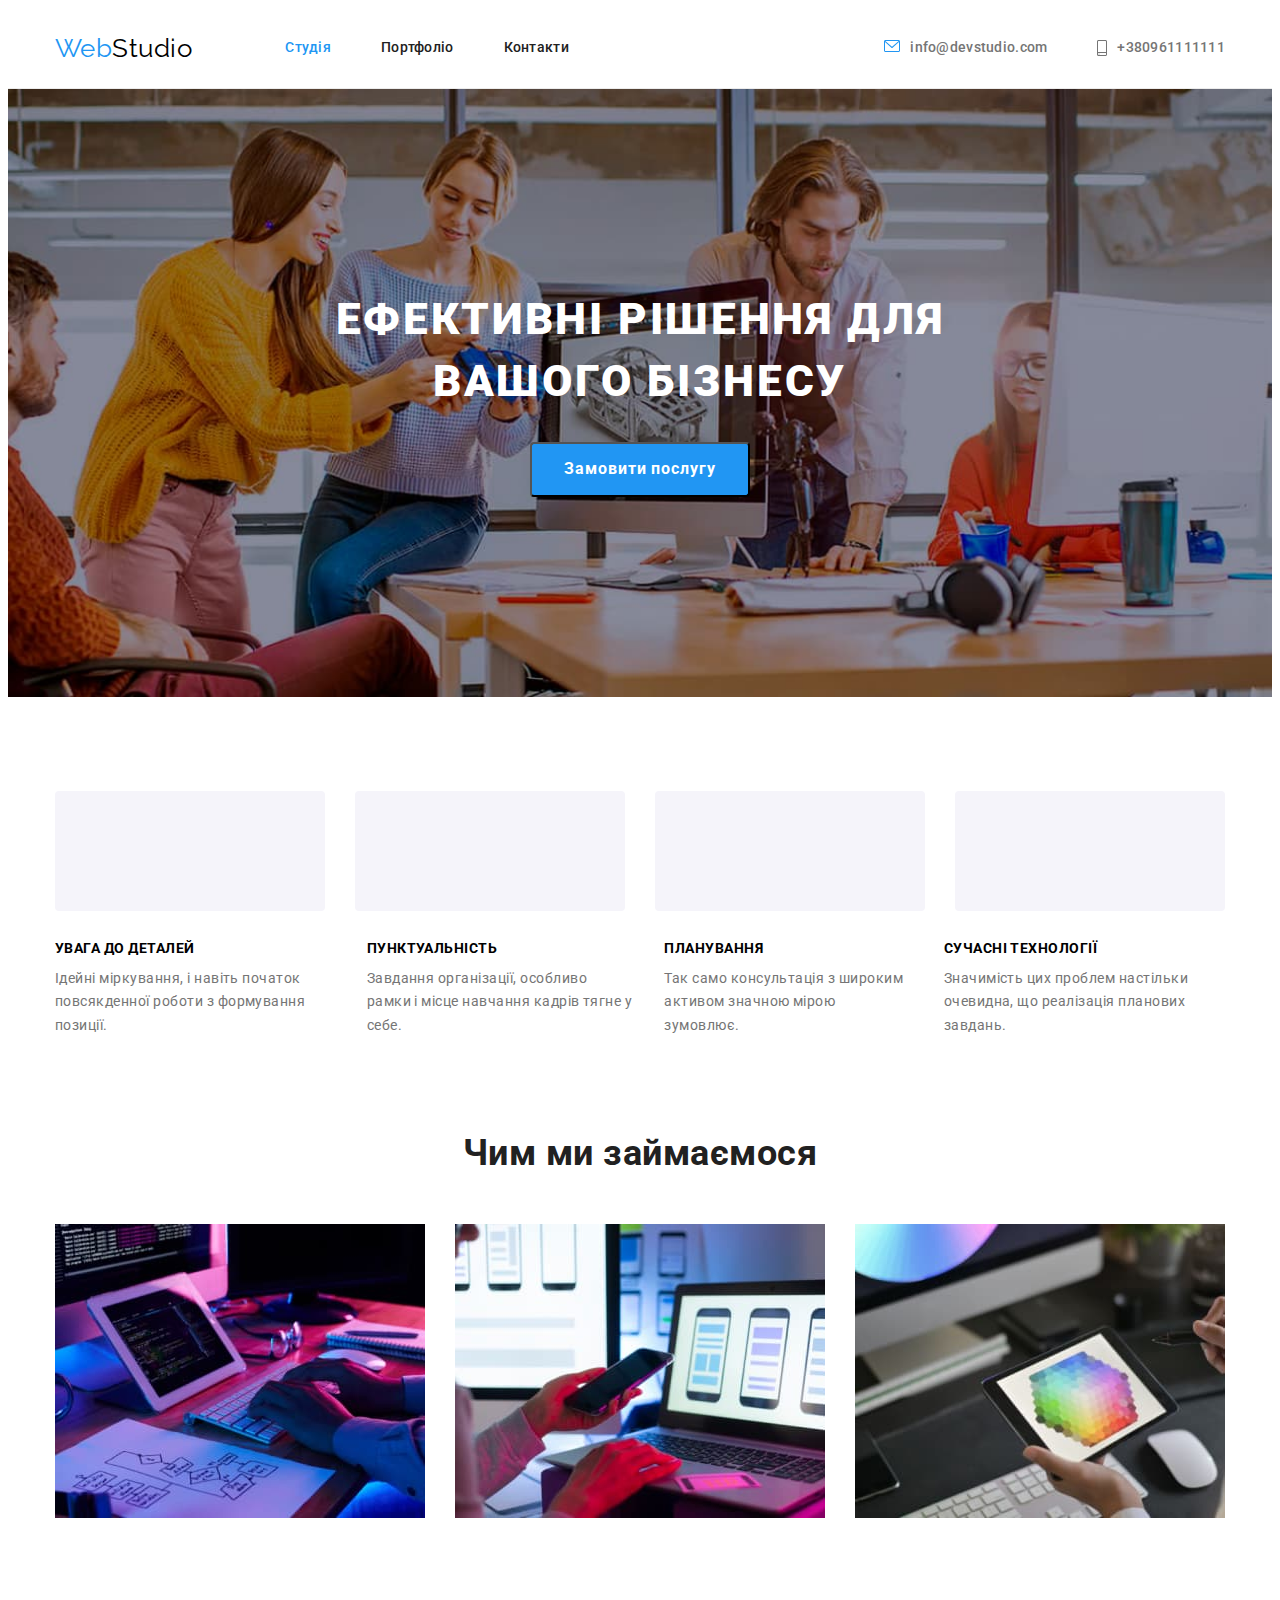
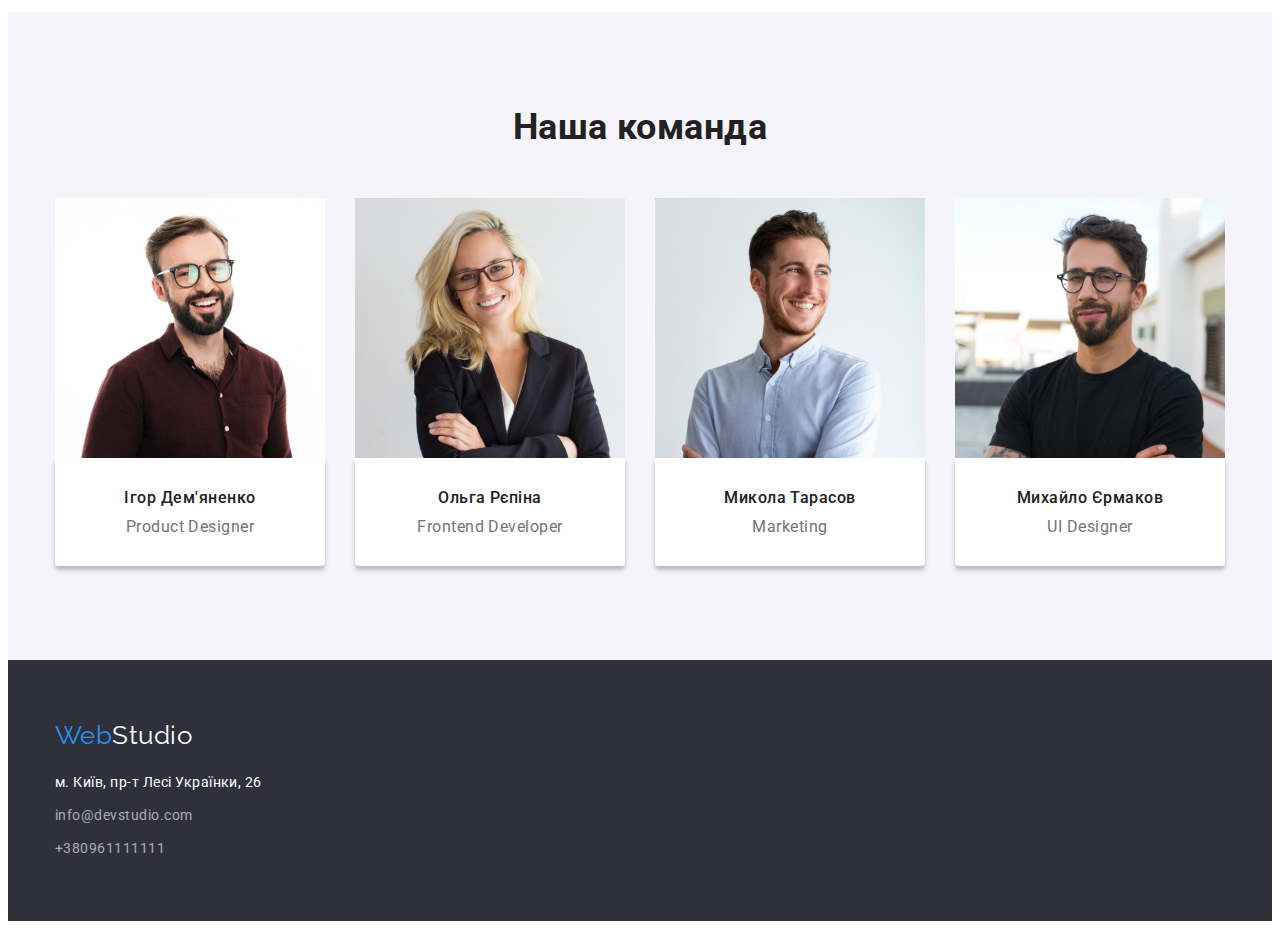
==== index.html @ 6c6a5b40 "homework4 fix1" ====
<!DOCTYPE html>
<html lang="en">
  <head>
    <meta charset="UTF-8" />
    <meta http-equiv="X-UA-Compatible" content="IE=edge" />
    <meta name="viewport" content="width=device-width, initial-scale=1.0" />
    <title>Document</title>
    <link rel="preconnect" href="https://fonts.googleapis.com" />
    <link rel="preconnect" href="https://fonts.gstatic.com" crossorigin />
    <link
      href="https://fonts.googleapis.com/css2?family=Raleway:wght@700&family=Roboto:wght@400;500;700;900&display=swap"
      rel="stylesheet"
    />
    <link
      rel="stylesheet"
      href="https://cdnjs.cloudflare.com/ajax/libs/modern-normalize/1.1.0/modern-normalize.min.css"
      integrity="sha512-wpPYUAdjBVSE4KJnH1VR1HeZfpl1ub8YT/NKx4PuQ5NmX2tKuGu6U/JRp5y+Y8XG2tV+wKQpNHVUX03MfMFn9Q=="
      crossorigin="anonymous"
      referrerpolicy="no-referrer"
    />
    <link rel="stylesheet" href="./css/styles.css" />
  </head>
  <body>
    <header>
      <div class="container header-box">
        <nav class="flex-nav">
          <a href="" class="logo2"><span class="logo">Web</span>Studio</a>
          <ul class="site-nav list">
            <li class="item">
              <a href="" class="link current">Студія</a>
            </li>
            <li class="item">
              <a href="./portfolio.html" class="link">Портфоліо</a>
            </li>
            <li class="item"><a href="" class="link">Контакти</a></li>
          </ul>
        </nav>
        <ul class="contacts list">
          <li class="item">
            <a href="mailto:info@devstudio.com" class="contacts-link"
              >info@devstudio.com</a
            >
          </li>
          <li class="item">
            <a href="tel:+380961111111" class="contacts-link tel">+380961111111</a>
          </li>
        </ul>
      </div>
    </header>
    <main>
      <section class="section1">
        <div class="container">
          <h1 class="section1-title">Ефективні рішення для вашого бізнесу</h1>
          <button type="button" class="button">Замовити послугу</button>
        </div>
      </section>
      <section class="section ">
        <div class="container">
          <ul class="organization list">
            <li class="organization-item"><a href="" class="organization-link"> <svg class="net-icon" width="70" height="70">
              <use hrf="./images/symbol-defs.svg#icon-antena"></use>
            </svg></a></li>
            <li class="organization-item"><a href="" class="organization-link"></a></li>
            <li class="organization-item"><a href="" class="organization-link"></a></li>
            <li class="organization-item"><a href="" class="organization-link"></a></li>
          </ul>
          <ul class="section-list list">
            <li class="item">
              <h3 class="section-title1">УВАГА ДО ДЕТАЛЕЙ</h3>
              <p class="section-text">
                Ідейні міркування, і навіть початок повсякденної роботи з
                формування позиції.
              </p>
            </li>
            <li class="item">
              <h3 class="section-title1">ПУНКТУАЛЬНІСТЬ</h3>
              <p class="section-text">
                Завдання організації, особливо рамки і місце навчання кадрів
                тягне у себе.
              </p>
            </li>
            <li class="item">
              <h3 class="section-title1">ПЛАНУВАННЯ</h3>
              <p class="section-text">
                Так само консультація з широким активом значною мірою зумовлює.
              </p>
            </li>
            <li class="item">
              <h3 class="section-title1">СУЧАСНІ ТЕХНОЛОГІЇ</h3>
              <p class="section-text">
                Значимість цих проблем настільки очевидна, що реалізація
                планових завдань.
              </p>
            </li>
          </ul>
        </div>
      </section>
      <section class="section work">
        <div class="container">
          <h2 class="section-title">Чим ми займаємося</h2>
          <ul class="section-list1 list">
            <li class="item">
              <img
                src="./images/img1/box1.jpg"
                alt="руки на клавіатурі"
                width="370"
              />
            </li>
            <li class="item">
              <img
                src="./images/img1/box2.jpg"
                alt="телефон на фоні ноутбука"
                width="370"
              />
            </li>
            <li class="item">
              <img
                src="./images/img1/box3.jpg"
                alt="рука тримає планшет"
                width="370"
              />
            </li>
          </ul>
        </div>
      </section>
      <section class="section2">
        <div class="container">
          <h2 class="section2-title">Наша команда</h2>
          <ul class="section2-list list">
            <li class="item">
              <img
                src="./images/img2/img1.jpg"
                alt="гор Дем'яненко"
                width="270"
               
              />
              <div class="section2-hero">
              <h3 class="section2-team">Ігор Дем'яненко</h3>
              <p class="section2-text">Product Designer</p></div>
            </li>
            <li class="item">
              <img
                src="./images/img2/img2.jpg"
                alt="Ольга Рєпіна"
                width="270"
                
              />
              <div class="section2-hero">
              <h3 class="section2-team">Ольга Рєпіна</h3>
              <p class="section2-text">Frontend Developer</p>
              </div>
            </li>
            <li class="item">
              <img
                src="./images/img2/img3.jpg"
                alt="Микола Тарасов"
                width="270"
              
              />
               <div class="section2-hero">
              <h3 class="section2-team">Микола Тарасов</h3>
              <p class="section2-text">Marketing</p>
              </div>
            </li>
            <li class="item">
              <img
                src="./images/img2/img4.jpg"
                alt="Михайло Єрмаков"
                width="270"
               
              />
              <div class="section2-hero">
              <h3 class="section2-team">Михайло Єрмаков</h3>
              <p class="section2-text">UI Designer</p>
              </div>
            </li>
          </ul>
        </div>
      </section>
    </main>
    <footer class="footer">
      <div class="container">
        <a href="" class="logo1"><span class="logo">Web</span>Studio</a>
        <address>
          <ul class="footer-list list">
            <li><p class="footer-text">м. Київ, пр-т Лесі Українки, 26</p></li>
            <li>
              <a href="mailto:info@devstudio.com" class="footer-mail"
                >info@devstudio.com</a
              >
            </li>
            <li>
              <a href="tel:+380961111111" class="footer-tel">+380961111111</a>
            </li>
          </ul>
        </address>
      </div>
    </footer>
  </body>
</html>
---- css/styles.css ----
html {
   box-sizing: border-box;
}
*,
*::before,
*::after {
   box-sizing: inherit;
}
.container {
   width: 1200px;
   padding-right: 15px;
   padding-left: 15px;
margin-left: auto;
margin-right: auto;
  
}

:root {
--primary-bc-color: #2F303A ;
--secondary-bc-color: #F5F5F5;
--third-bc-color: #F5F4FA;
--fourth-bc-color: #FFFFFF;
--primary-text-color: #212121;
--secondary-text-color: #757575;
--third-text-color: #FFFFFF;
--accent-color: #2196F3; }

body {
font-family: Roboto, sans-serif;
letter-spacing: 0.03em;
}
header {
    background-color: var(--fourth-bc-color) ; 
   border-bottom: 1px solid #ECECEC;
}
.header-box {
   display: flex;
   justify-content: space-between;
}
img {
   display: block;
   max-width: 100%;
   height: auto;
}

 .list  {
    list-style: none;
    margin: 0;
    padding: 0;
   }


 .button {
 color: var(--third-text-color);
background-color: var(--accent-color);
font-size: 16px;
 line-height: 1.9;
letter-spacing: 0.06em;
font-weight: 700;
padding: 10px 32px;
min-width: 216px;
border-radius: 4px;


 }
 .button {
   font-family: inherit;
  
 }
 .button:hover,
 .button:focus {
   color: black;
 }

 
 .site-nav {
   margin: 0;
   display: flex;
 
}
  .site-nav .item:not(:first-child) {
   margin-left: 50px;
  }
.site-nav .item:first-child {
   margin-left: 93px;
}
     
.site-nav .link.current {
    color: var(--accent-color);
 }
 
.site-nav .link {
   color: var(--primary-text-color);
   text-decoration: none;
   font-size: 14px;
   line-height: 1.14;
   letter-spacing: 0.02em;
   font-weight: 500;
   display: flex;
   padding-top: 32px;
   padding-bottom: 32px;

   }

.flex-nav {
   display: flex;
   align-items: center;
 
}
 
 .site-nav .link:hover,
.site-nav .link:focus
 {
color: var(--accent-color)
}
.contacts {
   display: flex;
}
 
.contacts .item + .item {
margin-left: 50px;
}

.contacts-link {
   display: flex;
   color: var(--secondary-text-color);
   text-decoration: none;
   font-size: 14px;
    line-height: 1.14;
    letter-spacing: 0.02em;
   font-weight: 500;
 padding-top:  32px;
 padding-bottom: 32px;
}

.contacts-link:hover,
.contacts-link:focus {
   color: var(--accent-color)
}
.contacts-link::before {
   content: '';
   width: 16px;
   height: 12px;
   margin-right: 10px;
   background-image: url(../images/envelope1.svg);
   background-size: contain;
}
.contacts-link.tel::before {
   content: '';
      width: 10px;
      height: 16px;
      margin-right: 10px;
      background-image: url(../images/smartphone.svg);
      background-size: contain;
   }
.logo {
 color: var(--accent-color);
 font-family: Raleway, sans-serif;
 text-decoration: none;
 font-size: 26px;
 line-height: 1.19;


}
.logo2 {
   color: #000;
   font-family: Raleway,sans-serif; 
   text-decoration: none;
   font-size: 26px;
   line-height: 1.19;
   padding-top: 24px ;
   padding-bottom: 24px;
   
  
 
}
.section1 {
   background-color: var(--primary-bc-color);
   text-align: center;
   padding-top: 200px;
      padding-bottom: 200px;
   }
.section1 {
   background-color: var(--primary-bc-color);
   max-width: 1600px;
   min-height: 600px;
   margin-left: auto;
   margin-right: auto;
   background-image: linear-gradient(to right, rgba(47, 48, 58, 0.4)
   rgba(47, 48, 58, 0.4));
   background-image: url(../images/Img6.jpg);
   background-repeat: no-repeat;
   background-position: center;
   background-size: cover;
}

   .section1-title {
  color: var(--third-text-color);
   font-size: 44px;
   line-height: 1.4;
   letter-spacing: 0.06em;
    text-transform: uppercase;
   font-weight: 900;
   margin-top: 0;
   margin-bottom: 30px;
   width: 700px;
   margin-left: auto;
   margin-right: auto;
  
  
   }
.section {
  background-color: var(--fourth-bc-color);
  padding-top: 94px;
padding-bottom: 94px;
}
.section.work {
   padding-top: 0;
}

.section-list {
   display: flex;
margin-top: 0;
margin-bottom: 0;

}
.section-list .item:not(:last-child) {
   margin-right: 30px;
}
.section-title {
   color: var(--primary-text-color);
   font-size: 36px;
   line-height: 1.17;
   text-align: center;
   font-weight: 700;
   text-align: center;
   margin-top: 0;
   margin-bottom: 50px;
}

.section-list1 {
   display: flex;
   margin-top: 0;
   margin-bottom: 0;
}

.section-list1 .item:not(:last-child) {
   margin-right: 30px;
}

.organization {
display: flex;
gap: 30px;
margin-bottom: 30px;
}
.organization-item {
width: calc((100%-90px)/4);
}
.organization-link {
display: block;
width: 270px;
height: 120px;
background-color: var(--third-bc-color);
border-radius: 4px;
}
.section-title1 {
  font-size: 14px;
    line-height: 1.14;
  text-transform: uppercase;
  margin-top: 0;
  margin-bottom: 10px;
  }    
      

    

.section-text {
   color: var(--secondary-text-color);
  font-size: 14px;
   line-height: 1.7;
  margin-top: 0;
  margin-bottom: 0;
   
    }

.section2 {
   background-color: var(--third-bc-color);
   padding-top: 94px;
   padding-bottom: 94px;
   
}
.section2-title {
   color: var(--primary-text-color);
   font-size: 36px;
   line-height: 1.17;
   text-align: center;
   font-weight: 700;
   text-align: center;
   margin-top: 0;
   margin-bottom: 50px;
}


.section2-team {
   color: var(--primary-text-color);
  font-size: 16px;
   line-height: 1.19;
   font-weight: 500;
   margin-top: 0;
    margin-bottom: 10px;
}
.section2-list > li {
   background-color: var(--fourth-bc-color);
}
.section2-list {
   display: flex;
   margin-top: 0;
   margin-bottom: 0;
}
.section2-list .item:not(:last-child) {
   margin-right: 30px;
}
.section2-text {
   color: var(--secondary-text-color);
   font-size: 16px;
   line-height: 1.19;
   margin-top: 0;
   margin-bottom: 0;
   
   }
 
.footer {
   background-color: var(--primary-bc-color);
padding-top: 60px;
padding-bottom: 60px;

}
.section2-hero {
   text-align: center;
   padding-top: 30px;
   padding-bottom: 30px;
   border-radius: 0px 0px 4px 4px;
   box-shadow: 0px 4px 4px rgba(0, 0, 0, 0.25);
}
  


.logo1 {
   display: inline-block;
   color: var(--third-text-color);
   font-family: Raleway, sans-serif;
      text-decoration: none;
      font-size: 26px;
       line-height: 1.19;
       margin-bottom: 20px;
       }

  .footer-text {
   color: var(--third-text-color);
  font-size: 14px;
   line-height: 1.7;
   font-style: normal;
   margin-top: 0;
 margin-bottom: 9px;
   
   }
.footer-mail {
   display: inline-block;
   color: rgba(255, 255, 255, 0.6);
    font-size: 14px;
    line-height: 1.7;
   text-decoration: none;
   font-style: normal;
   margin-bottom: 9px;
   
}
.footer-tel {
  display: inline-block;
   color: rgba(255, 255, 255, 0.6);
    font-size: 14px;
   line-height: 1.7;
   text-decoration: none;
   font-style: normal;

  }
.footer-mail:hover,
.footer-mail:focus {
   color: var(--accent-color);
  
}
.footer-tel:hover,
.footer-tel:focus {
   color: var(--accent-color)
}

.section3 {
   background-color: var(--fourth-bc-color);
   padding-top: 94px;
   padding-bottom: 94px;
}

.section3 .visually-hidden {
   position: absolute;
      white-space: nowrap;
      width: 1px;
      height: 1px;
      overflow: hidden;
      border: 0;
      padding: 0;
      clip: rect(0 0 0 0);
      clip-path: inset(50%);
      margin: -1px;
}
.section3-button {
font-family: inherit;
}
.section3-buttons {
   display: flex;
   justify-content: center;
}
.section3-buttons .item:not(:last-child) {
   margin-right: 8px;
}
.section3-button {
   color: var(--primary-text-color);
   background-color: var(--third-bc-color);
   font-size: 16px;
   line-height: 1.6;
   font-weight: 500;
   padding: 6px  22px;
   border-radius: 4px;
   min-width: 73px;
  border-style: none;
border: 1px solid transparent
   }
.section3-button:hover,
.section3-button:focus {
   color: var(--third-text-color);
   background-color: var(--accent-color);
}

 .section3-cards {
   margin-top: 0;
   margin-bottom: 0;

}
.section3-cards {
   display: flex;
   flex-wrap: wrap;
  }
.section3-cards .item {
   width: 370px;
   margin-right: 30px;
   margin-bottom: 30px;

}

.section3-cards .item:nth-child(3n) {
   margin-right: 0;
}
.section3-cards .item:nth-last-child(-n+3) {
   margin-bottom: 0;
}

.section3-buttons {
   margin-top: 0;
   margin-bottom: 50px;
}
.section3-title {
   color: var(--primary-text-color);
   font-size: 18px;
   line-height: 2;
   letter-spacing: 0.06em;
   margin-top: 0;
   margin-bottom: 4px;
    }

    .section3-text {
   color: var(--secondary-text-color);
   font-size: 16px;
   line-height: 1.9;
   margin-top: 0;
   margin-bottom: 0;
      }
 
 .section3-link {
   text-decoration: none;
}
.section3-paddings {
   padding: 20px 24px;
   border-right: 1px solid #EEEEEE;
   border-bottom: 1px solid #EEEEEE;
   border-left: 1px solid #EEEEEE;
}
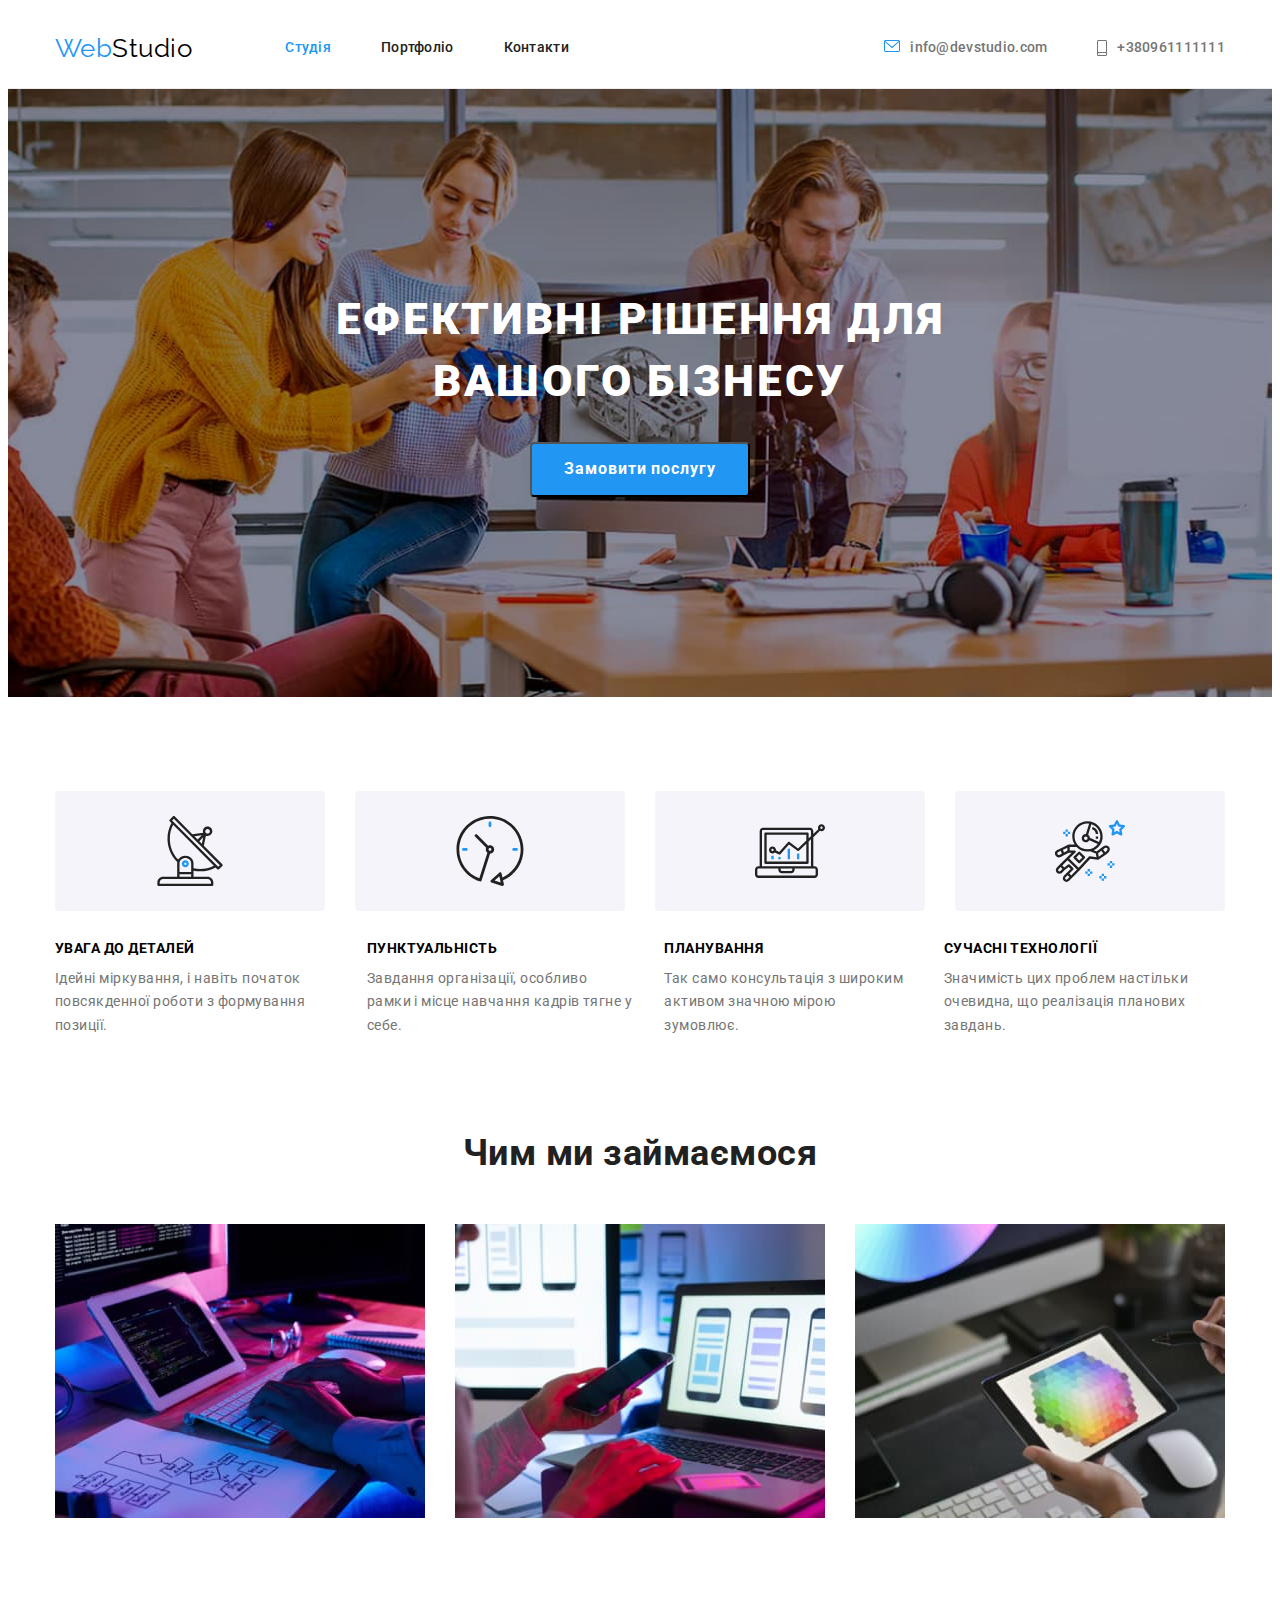
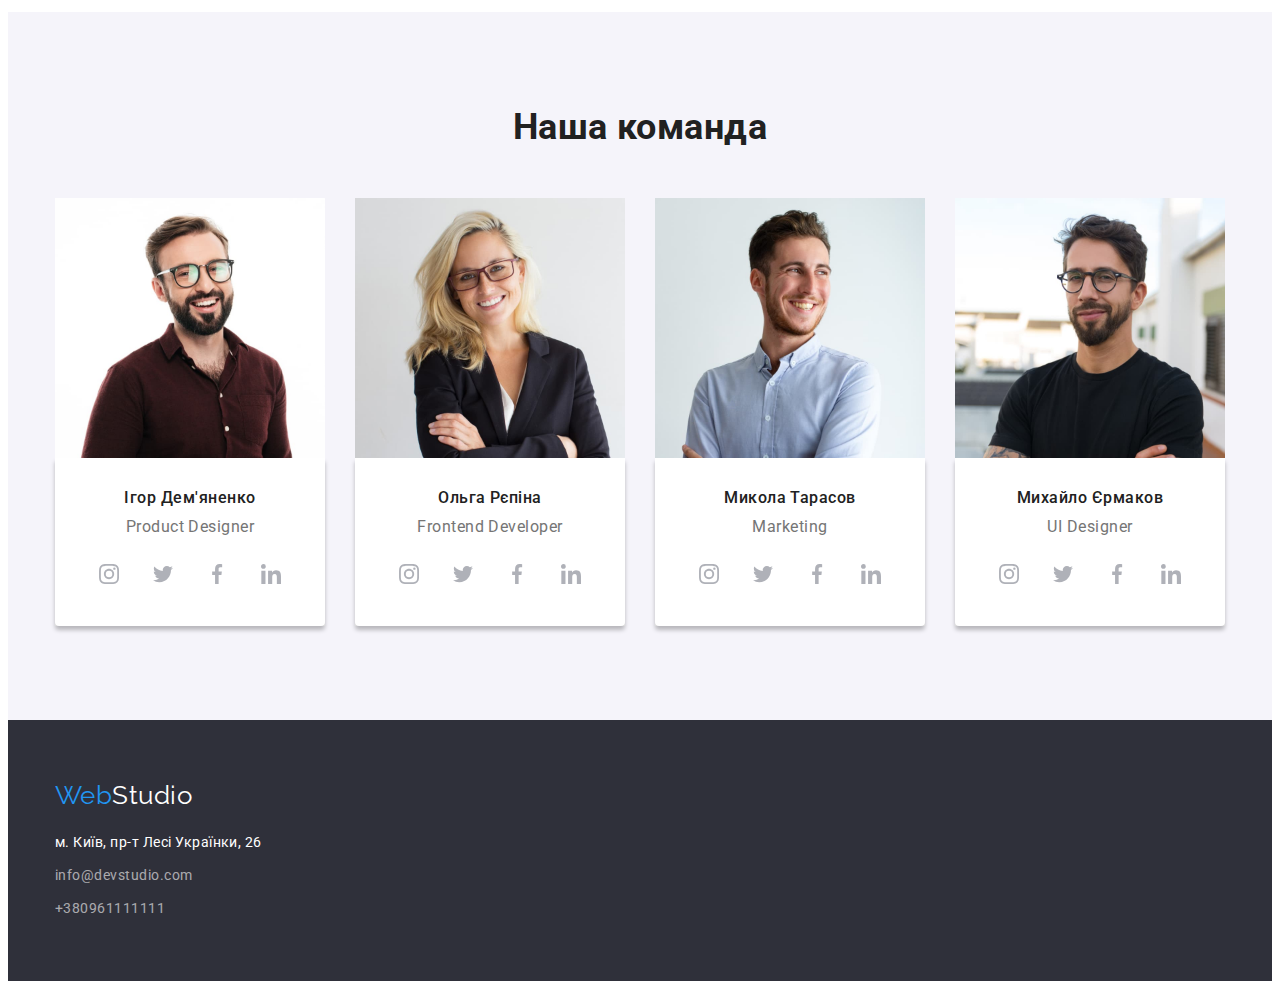
==== commit 69b3cb0c: "homeework4 fix2" ====
--- a/index.html
+++ b/index.html
@@ -42,7 +42,9 @@
             >
           </li>
           <li class="item">
-            <a href="tel:+380961111111" class="contacts-link tel">+380961111111</a>
+            <a href="tel:+380961111111" class="contacts-link tel"
+              >+380961111111</a
+            >
           </li>
         </ul>
       </div>
@@ -54,15 +56,29 @@
           <button type="button" class="button">Замовити послугу</button>
         </div>
       </section>
-      <section class="section ">
+      <section class="section">
         <div class="container">
           <ul class="organization list">
-            <li class="organization-item"><a href="" class="organization-link"> <svg class="net-icon" width="70" height="70">
-              <use hrf="./images/symbol-defs.svg#icon-antena"></use>
-            </svg></a></li>
-            <li class="organization-item"><a href="" class="organization-link"></a></li>
-            <li class="organization-item"><a href="" class="organization-link"></a></li>
-            <li class="organization-item"><a href="" class="organization-link"></a></li>
+            <li class="organization-item">
+              <svg class="net-icon" width="70" height="70">
+                <use href="./images/symbol-defs.svg#icon-antenna"></use>
+              </svg>
+            </li>
+            <li class="organization-item"> <svg class="net-icon" width="70" height="70">
+              <use href="./images/symbol-defs.svg#icon-clock"></use>
+            </svg>
+              
+            </li>
+            <li class="organization-item"> <svg class="net-icon" width="70" height="70" >
+              <use  href="./images/symbol-defs.svg#icon-diagram"></use>
+            </svg>
+              
+            </li>
+            <li class="organization-item"> <svg class="net-icon" width="70" height="70" >
+              <use  href="./images/symbol-defs.svg#icon-astronaut"></use>
+            </svg>
+             
+            </li>
           </ul>
           <ul class="section-list list">
             <li class="item">
@@ -132,22 +148,63 @@
                 src="./images/img2/img1.jpg"
                 alt="гор Дем'яненко"
                 width="270"
-               
-              />
-              <div class="section2-hero">
-              <h3 class="section2-team">Ігор Дем'яненко</h3>
-              <p class="section2-text">Product Designer</p></div>
+              />
+              <div class="section2-hero">
+                <h3 class="section2-team">Ігор Дем'яненко</h3>
+                <p class="section2-text">Product Designer</p>
+                <ul class="soc-list list">
+                  <li class="soc-item">
+                    <a href="" class="soc-link">
+                      <svg class="soc-icon" width="20" height="20">
+                        <use
+                          href="./images/symbol-defs.svg#icon-instagram"
+                        ></use></svg></a>
+                  </li>
+                  <li class="soc-item"><a href="" class="soc-link"> <svg class="soc-icon" width="20" height="20">
+                        <use
+                          href="./images/symbol-defs.svg#icon-twitter"
+                        ></use></svg></a></li>
+                  <li class="soc-item"><a href="" class="soc-link"><svg class="soc-icon" width="20" height="20">
+                        <use
+                          href="./images/symbol-defs.svg#icon-facebook"
+                        ></use></svg></a></li>
+                  <li class="soc-item"><a href="" class="soc-link"> <svg class="soc-icon" width="20" height="20">
+                        <use
+                          href="./images/symbol-defs.svg#icon-linkedin"
+                        ></use></svg></a></li>
+                </ul>
+              </div>
             </li>
             <li class="item">
               <img
                 src="./images/img2/img2.jpg"
                 alt="Ольга Рєпіна"
                 width="270"
-                
-              />
-              <div class="section2-hero">
-              <h3 class="section2-team">Ольга Рєпіна</h3>
-              <p class="section2-text">Frontend Developer</p>
+              />
+              <div class="section2-hero">
+                <h3 class="section2-team">Ольга Рєпіна</h3>
+                <p class="section2-text">Frontend Developer</p>
+                 <ul class="soc-list list">
+                  <li class="soc-item">
+                    <a href="" class="soc-link">
+                      <svg class="soc-icon" width="20" height="20">
+                        <use
+                          href="./images/symbol-defs.svg#icon-instagram"
+                        ></use></svg></a>
+                  </li>
+                  <li class="soc-item"><a href="" class="soc-link"> <svg class="soc-icon" width="20" height="20">
+                        <use
+                          href="./images/symbol-defs.svg#icon-twitter"
+                        ></use></svg></a></li>
+                  <li class="soc-item"><a href="" class="soc-link"><svg class="soc-icon" width="20" height="20">
+                        <use
+                          href="./images/symbol-defs.svg#icon-facebook"
+                        ></use></svg></a></li>
+                  <li class="soc-item"><a href="" class="soc-link"> <svg class="soc-icon" width="20" height="20">
+                        <use
+                          href="./images/symbol-defs.svg#icon-linkedin"
+                        ></use></svg></a></li>
+                </ul>
               </div>
             </li>
             <li class="item">
@@ -155,11 +212,31 @@
                 src="./images/img2/img3.jpg"
                 alt="Микола Тарасов"
                 width="270"
-              
-              />
-               <div class="section2-hero">
-              <h3 class="section2-team">Микола Тарасов</h3>
-              <p class="section2-text">Marketing</p>
+              />
+              <div class="section2-hero">
+                <h3 class="section2-team">Микола Тарасов</h3>
+                <p class="section2-text">Marketing</p>
+                 <ul class="soc-list list">
+                  <li class="soc-item">
+                    <a href="" class="soc-link">
+                      <svg class="soc-icon" width="20" height="20">
+                        <use
+                          href="./images/symbol-defs.svg#icon-instagram"
+                        ></use></svg></a>
+                  </li>
+                  <li class="soc-item"><a href="" class="soc-link"> <svg class="soc-icon" width="20" height="20">
+                        <use
+                          href="./images/symbol-defs.svg#icon-twitter"
+                        ></use></svg></a></li>
+                  <li class="soc-item"><a href="" class="soc-link"><svg class="soc-icon" width="20" height="20">
+                        <use
+                          href="./images/symbol-defs.svg#icon-facebook"
+                        ></use></svg></a></li>
+                  <li class="soc-item"><a href="" class="soc-link"> <svg class="soc-icon" width="20" height="20">
+                        <use
+                          href="./images/symbol-defs.svg#icon-linkedin"
+                        ></use></svg></a></li>
+                </ul>
               </div>
             </li>
             <li class="item">
@@ -167,11 +244,31 @@
                 src="./images/img2/img4.jpg"
                 alt="Михайло Єрмаков"
                 width="270"
-               
-              />
-              <div class="section2-hero">
-              <h3 class="section2-team">Михайло Єрмаков</h3>
-              <p class="section2-text">UI Designer</p>
+              />
+              <div class="section2-hero">
+                <h3 class="section2-team">Михайло Єрмаков</h3>
+                <p class="section2-text">UI Designer</p>
+                 <ul class="soc-list list">
+                  <li class="soc-item">
+                    <a href="" class="soc-link">
+                      <svg class="soc-icon" width="20" height="20">
+                        <use
+                          href="./images/symbol-defs.svg#icon-instagram"
+                        ></use></svg></a>
+                  </li>
+                  <li class="soc-item"><a href="" class="soc-link"> <svg class="soc-icon" width="20" height="20">
+                        <use
+                          href="./images/symbol-defs.svg#icon-twitter"
+                        ></use></svg></a></li>
+                  <li class="soc-item"><a href="" class="soc-link"><svg class="soc-icon" width="20" height="20">
+                        <use
+                          href="./images/symbol-defs.svg#icon-facebook"
+                        ></use></svg></a></li>
+                  <li class="soc-item"><a href="" class="soc-link"> <svg class="soc-icon" width="20" height="20">
+                        <use
+                          href="./images/symbol-defs.svg#icon-linkedin"
+                        ></use></svg></a></li>
+                </ul>
               </div>
             </li>
           </ul>
--- a/css/styles.css
+++ b/css/styles.css
@@ -181,8 +181,7 @@
       padding-bottom: 200px;
    }
 .section1 {
-   background-color: var(--primary-bc-color);
-   max-width: 1600px;
+    max-width: 1600px;
    min-height: 600px;
    margin-left: auto;
    margin-right: auto;
@@ -256,8 +255,10 @@
 .organization-item {
 width: calc((100%-90px)/4);
 }
-.organization-link {
-display: block;
+.organization-item {
+display: flex;
+justify-content: center;
+align-items: center;
 width: 270px;
 height: 120px;
 background-color: var(--third-bc-color);
@@ -289,6 +290,32 @@
    padding-bottom: 94px;
    
 }
+.soc-list {
+display: flex;
+   gap: 10px;
+   margin-top: 16px;
+   justify-content: center;
+}
+
+.soc-link {
+display: flex;
+width: 44px;
+ height: 44px;
+border-radius: 50px;
+align-items: center;
+justify-content: center;
+
+}
+.soc-icon {
+   fill: currentColor;
+}
+.soc-link:hover {
+   background-color: var(--accent-color);
+   color: #FFFFFF;
+}
+
+
+
 .section2-title {
    color: var(--primary-text-color);
    font-size: 36px;
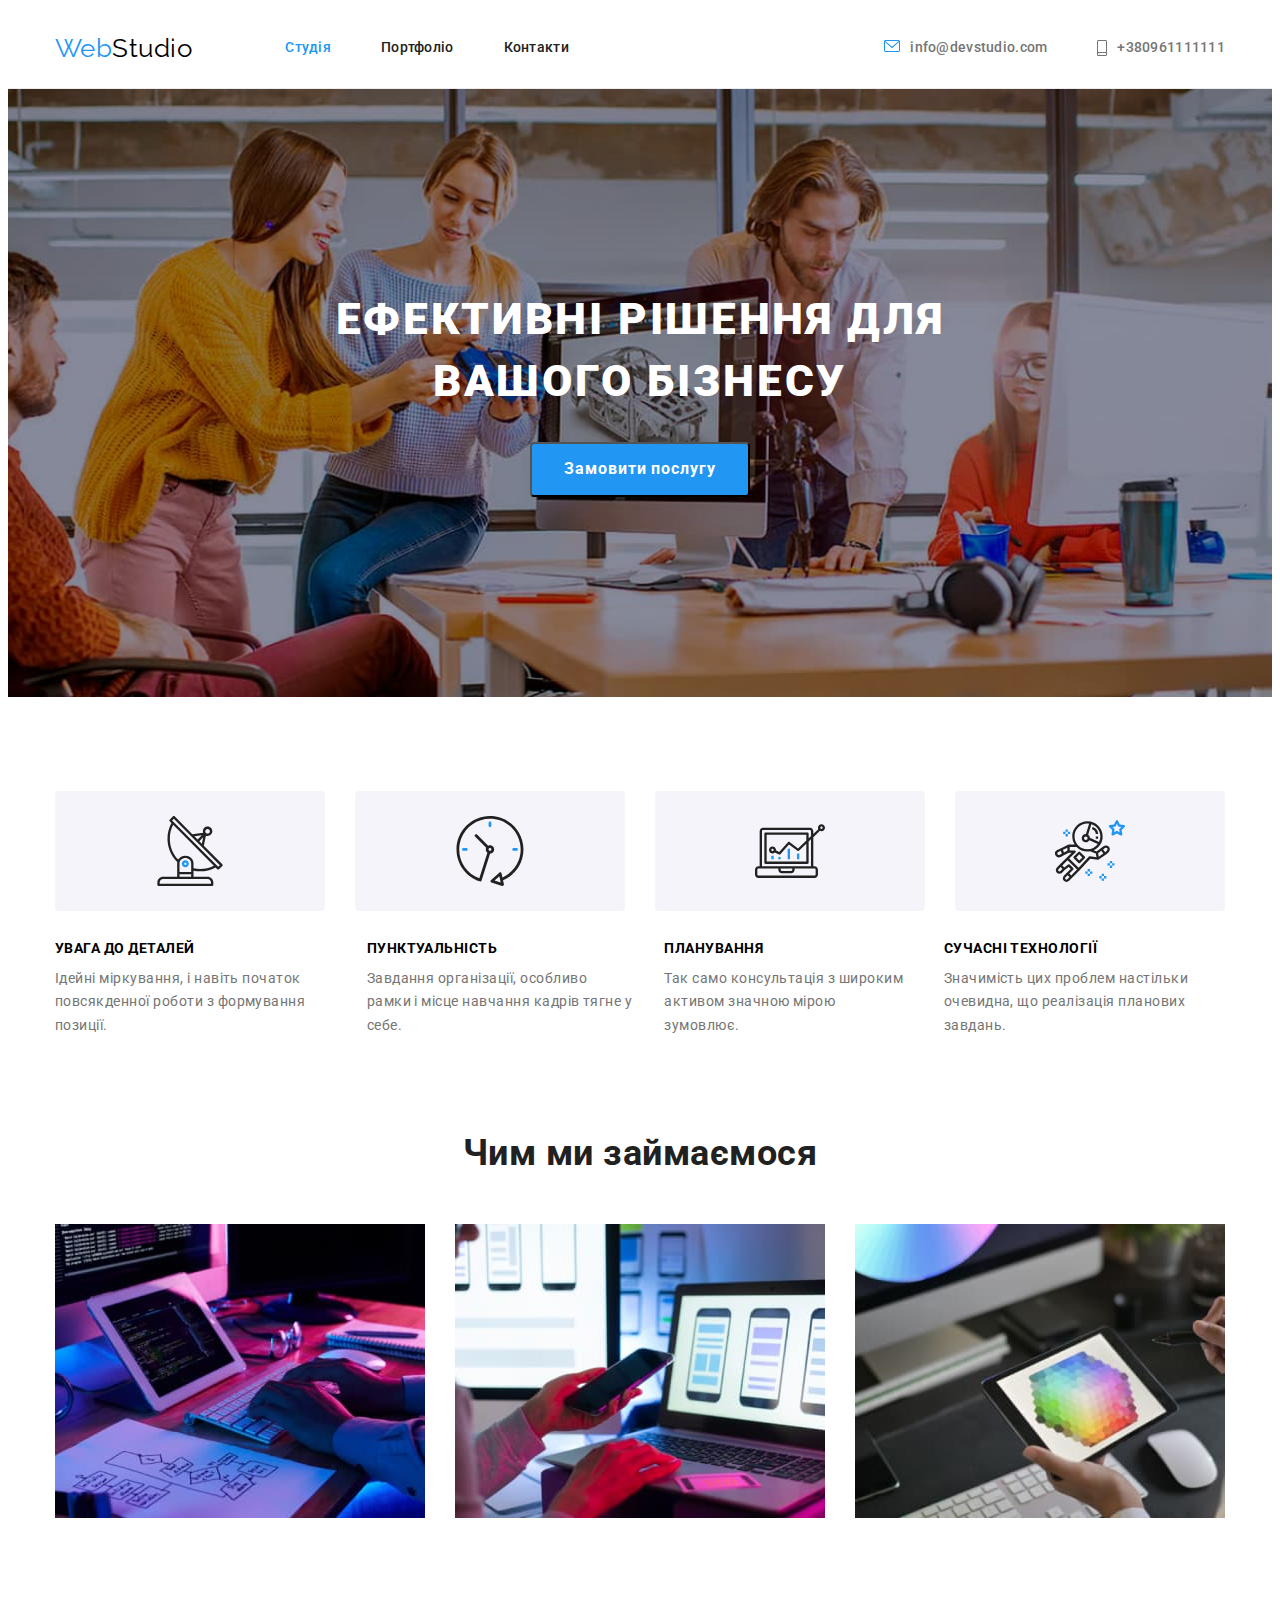
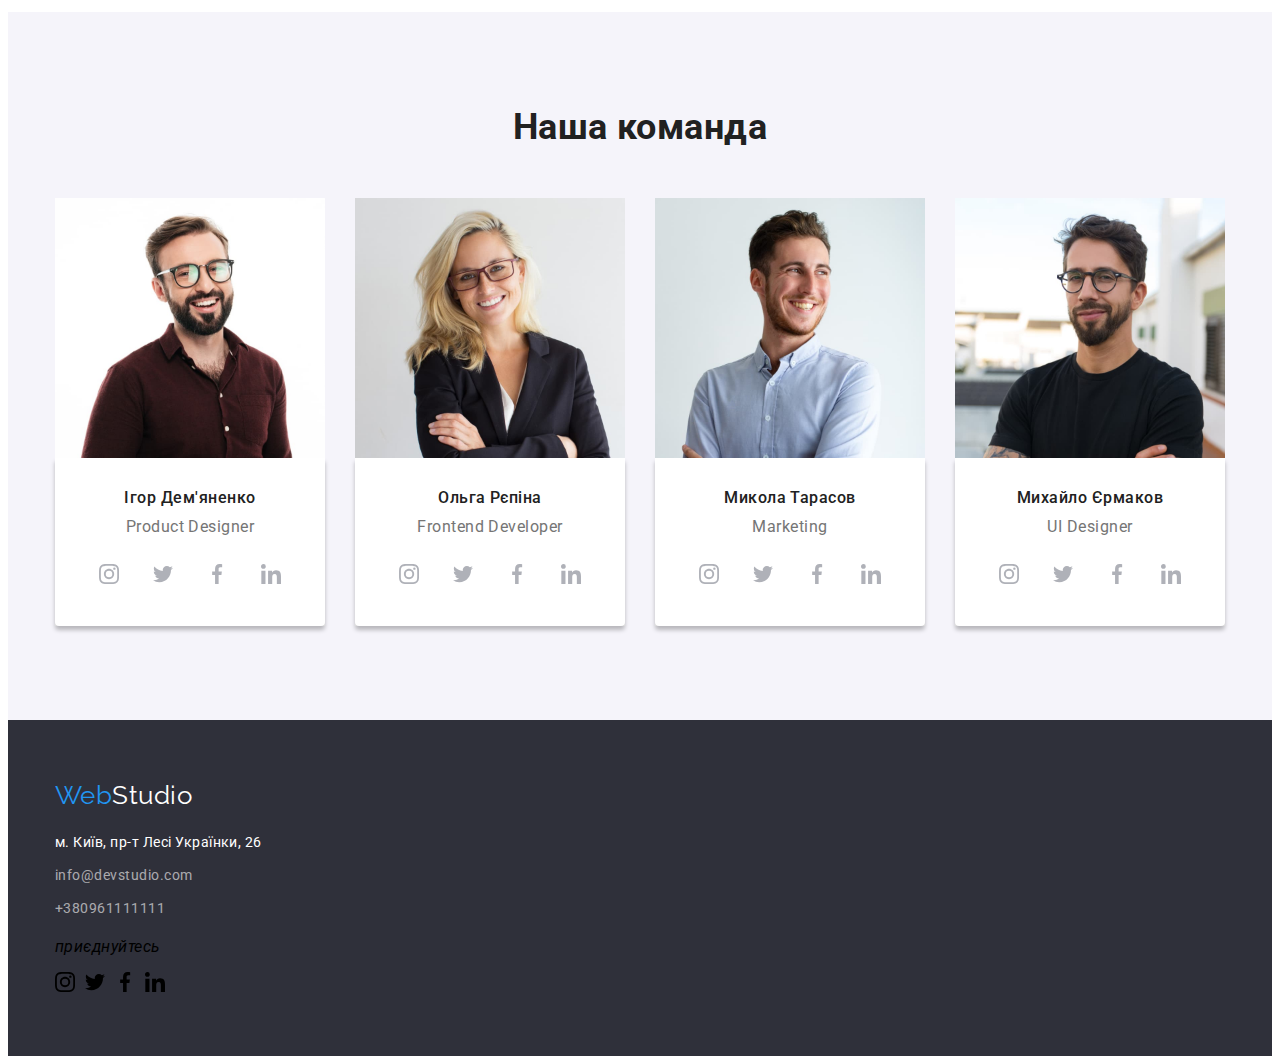
==== commit 844fc61f: "homework4 fix3" ====
--- a/index.html
+++ b/index.html
@@ -276,7 +276,7 @@
       </section>
     </main>
     <footer class="footer">
-      <div class="container">
+      <div class="container soc-footer">
         <a href="" class="logo1"><span class="logo">Web</span>Studio</a>
         <address>
           <ul class="footer-list list">
@@ -290,6 +290,27 @@
               <a href="tel:+380961111111" class="footer-tel">+380961111111</a>
             </li>
           </ul>
+          <div>
+          <p class="footer-text2">приєднуйтесь</p>
+          <ul class="soc-list2 list">
+            <li class="soc-item2"><a href="" class="soc-link2"> <svg class="soc-icon2" width="20" height="20">
+                        <use
+                          href="./images/symbol-defs.svg#icon-instagram"
+                        ></use></svg></a></li>
+            <li class="soc-item2"><a href="" class="soc-link2"><svg class="soc-icon2" width="20" height="20">
+                        <use
+                          href="./images/symbol-defs.svg#icon-twitter"
+                        ></use></svg></a></li>
+            <li class="soc-item2"><a href="" class="soc-link2"><svg class="soc-icon2" width="20" height="20">
+                        <use
+                          href="./images/symbol-defs.svg#icon-facebook"
+                        ></use></svg></a></li>
+            <li class="soc-item2"><a href="" class="soc-link2"><svg class="soc-icon2" width="20" height="20">
+                        <use
+                          href="./images/symbol-defs.svg#icon-linkedin"
+                        ></use></svg></a></li>
+          </ul>
+          </div>
         </address>
       </div>
     </footer>
--- a/css/styles.css
+++ b/css/styles.css
@@ -304,17 +304,16 @@
 border-radius: 50px;
 align-items: center;
 justify-content: center;
-
+color: #AFB1B8;
 }
 .soc-icon {
    fill: currentColor;
 }
-.soc-link:hover {
+.soc-link:hover,
+.soc-link:focus {
    background-color: var(--accent-color);
    color: #FFFFFF;
 }
-
-
 
 .section2-title {
    color: var(--primary-text-color);
@@ -357,10 +356,27 @@
    }
  
 .footer {
-   background-color: var(--primary-bc-color);
+ background-color: var(--primary-bc-color);
 padding-top: 60px;
 padding-bottom: 60px;
 
+}
+
+ .soc-footer {
+  display: block;
+  justify-content: space-between;
+ }
+
+.soc-list2 {
+display: flex;
+gap: 10px;
+
+}
+.soc-link2 {
+width: 44px;
+   height: 44px;
+margin-top: 20px;
+ 
 }
 .section2-hero {
    text-align: center;
@@ -389,8 +405,8 @@
    font-style: normal;
    margin-top: 0;
  margin-bottom: 9px;
-   
-   }
+   }
+ 
 .footer-mail {
    display: inline-block;
    color: rgba(255, 255, 255, 0.6);
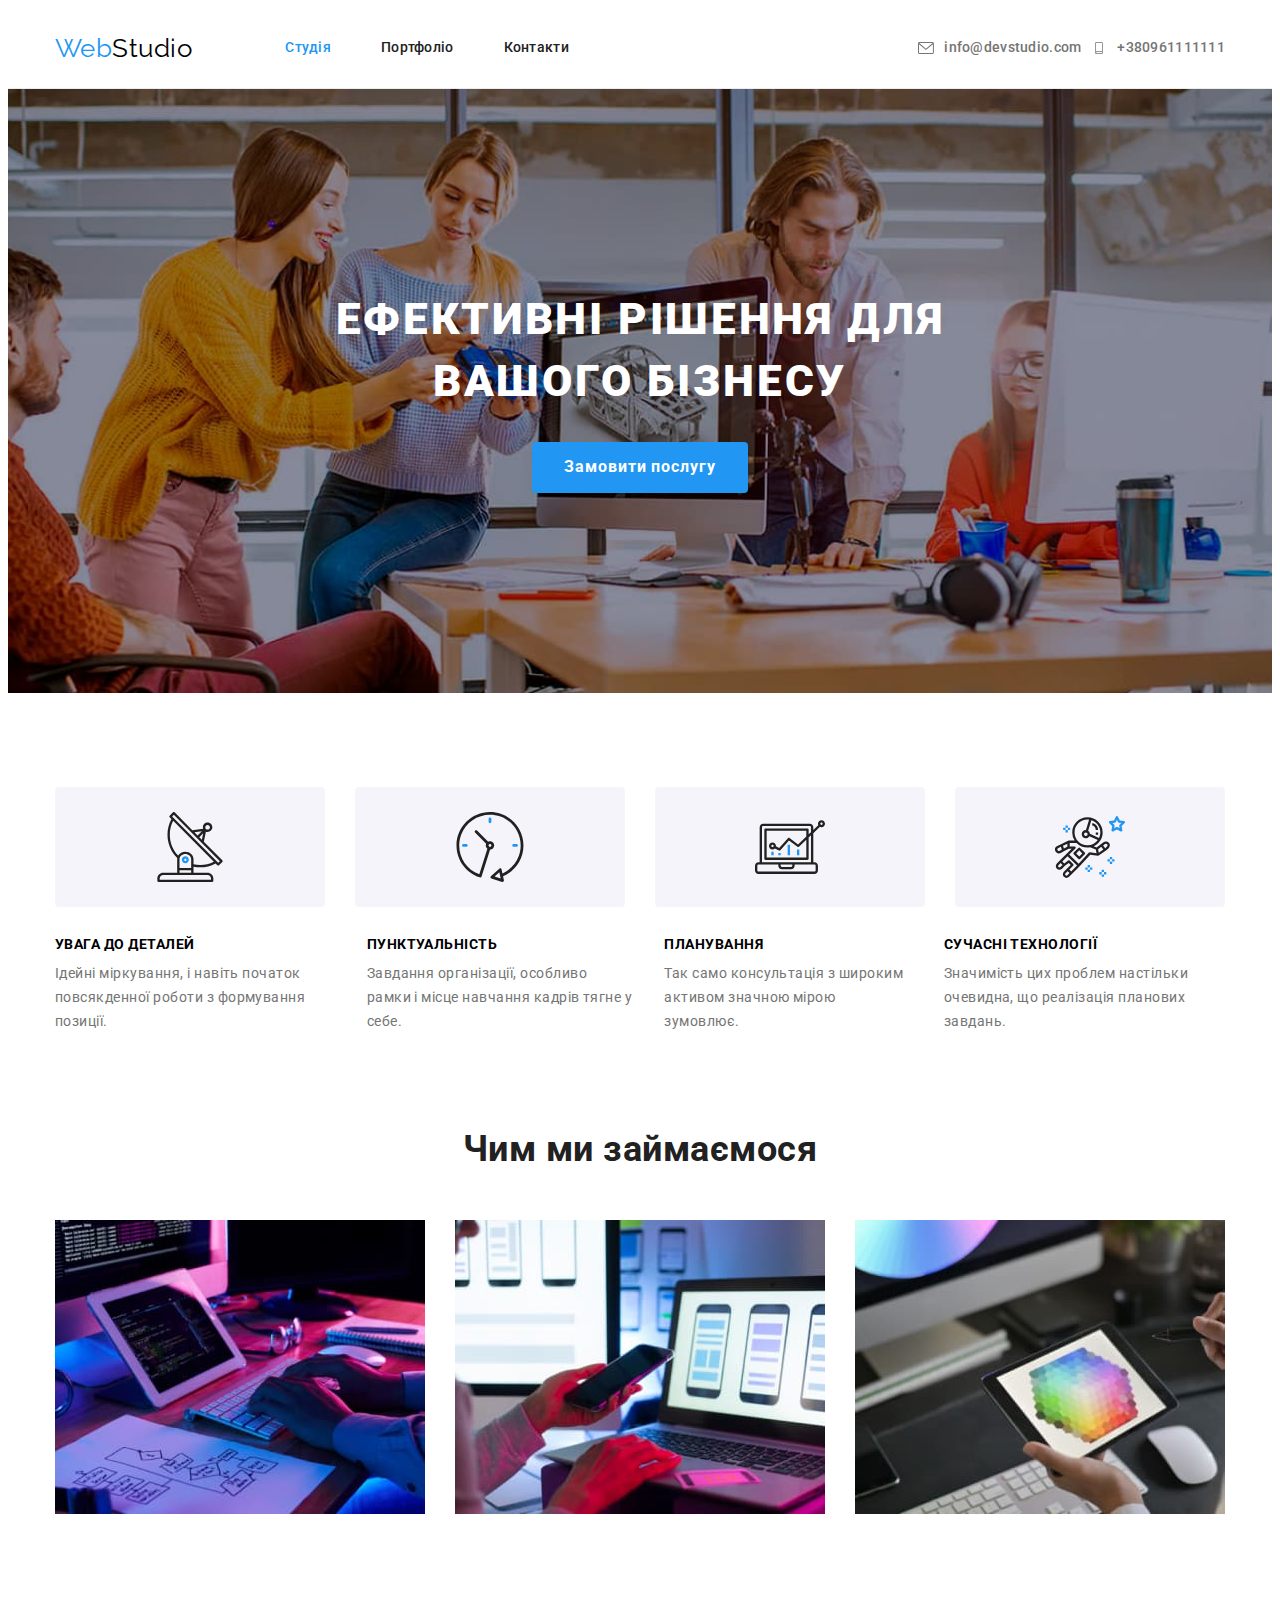
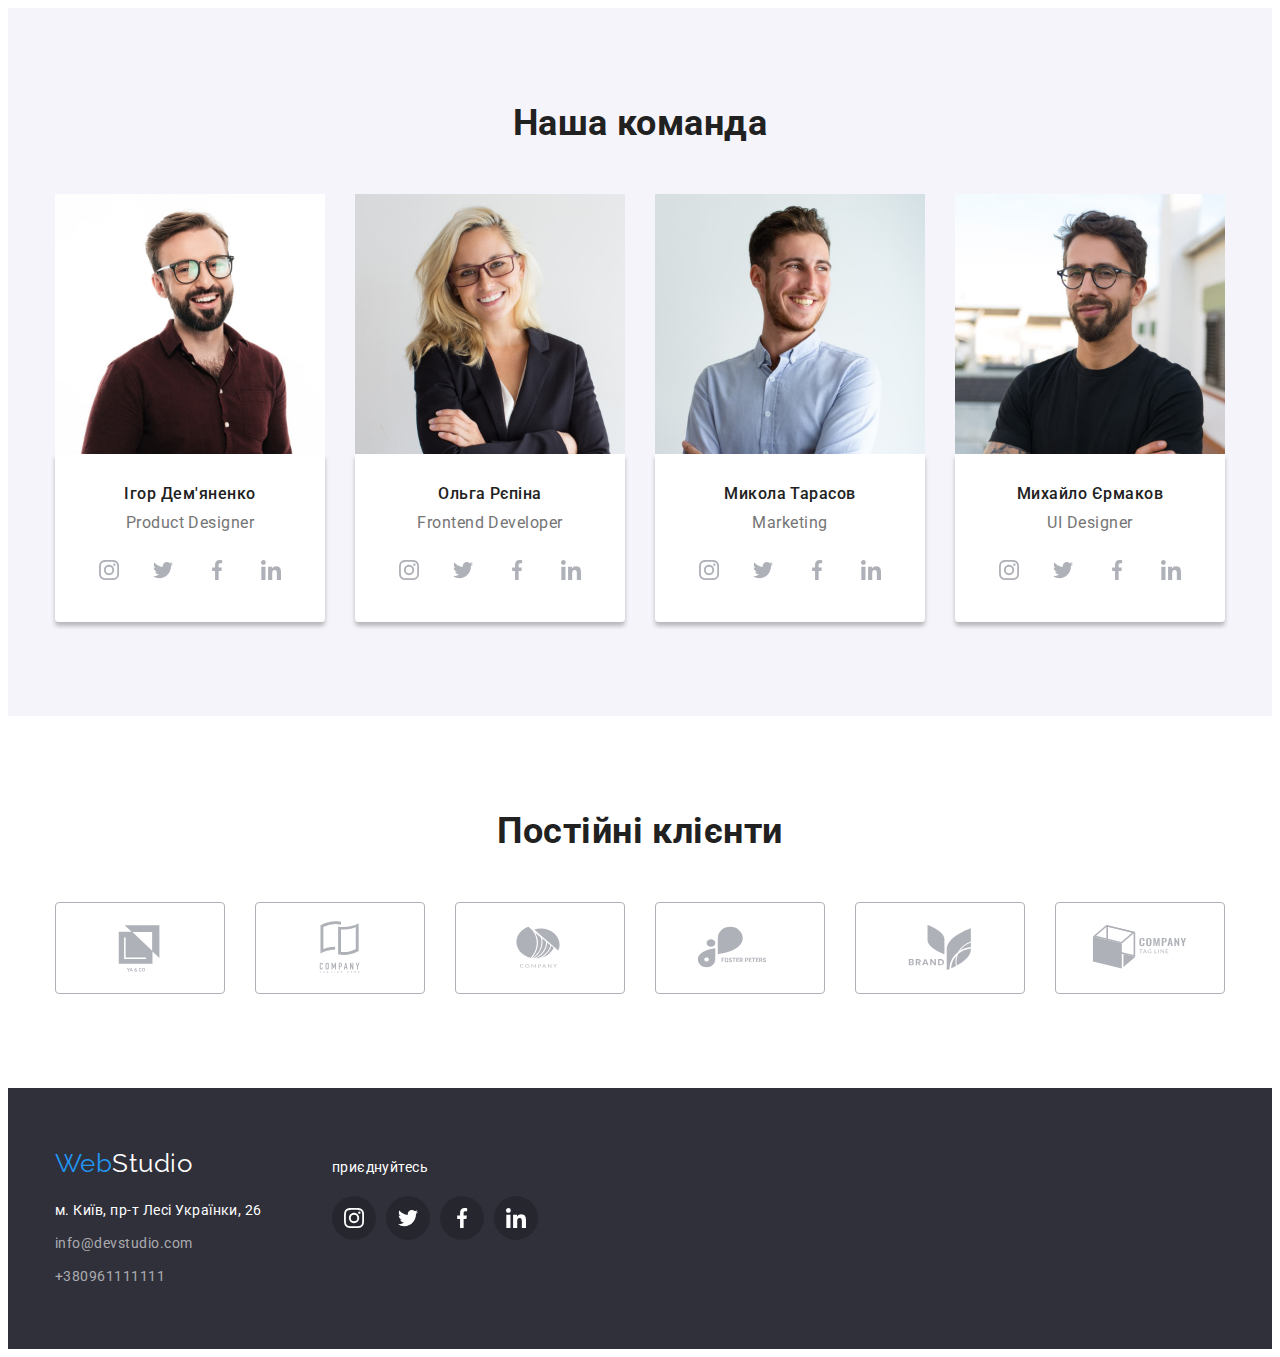
==== commit 1b4a1b9a: "homework4 fix4" ====
--- a/index.html
+++ b/index.html
@@ -36,11 +36,16 @@
           </ul>
         </nav>
         <ul class="contacts list">
+          <svg class="contact-icon" width="16" height="12">
+              <use href="./images/symbol-defs.svg#icon-envelope"></use>
+            </svg>
           <li class="item">
             <a href="mailto:info@devstudio.com" class="contacts-link"
-              >info@devstudio.com</a
-            >
+              >info@devstudio.com</a> 
           </li>
+          <svg class="contact-icon" width="16" height="12">
+              <use href="./images/symbol-defs.svg#icon-smartphone1"></use>
+            </svg>
           <li class="item">
             <a href="tel:+380961111111" class="contacts-link tel"
               >+380961111111</a
@@ -274,9 +279,36 @@
           </ul>
         </div>
       </section>
+      <section class="section clients">
+         <div class="container">
+          <h2 class="section-title">Постійні клієнти</h2>
+          <ul class="clients-list list">
+            <li class="clients-item"><a href="" class="clients-link"> <svg class="clients-icon" width="106" height="60">
+              <use href="./images/symbol-defs.svg#icon-Logo"></use>
+            </svg></a></li>
+            <li class="clients-item"><a href="" class="clients-link"><svg class="clients-icon" width="106" height="60">
+              <use href="./images/symbol-defs.svg#icon-Logo1"></use>
+            </svg></a></li>
+            <li class="clients-item"><a href="" class="clients-link"><svg class="clients-icon" width="106" height="60">
+              <use href="./images/symbol-defs.svg#icon-Logo2"></use>
+            </svg></a></li>
+            <li class="clients-item"><a href="" class="clients-link"><svg class="clients-icon" width="106" height="60">
+              <use href="./images/symbol-defs.svg#icon-Logo3"></use>
+            </svg></a></li>
+            <li class="clients-item"><a href="" class="clients-link"><svg class="clients-icon" width="106" height="60">
+              <use href="./images/symbol-defs.svg#icon-Logo4"></use>
+            </svg></a></li>
+            <li class="clients-item"><a href="" class="clients-link"><svg class="clients-icon" width="106" height="60">
+              <use href="./images/symbol-defs.svg#icon-Logo5"></use>
+            </svg></a></li>
+          </ul>
+
+
+      </section>
     </main>
     <footer class="footer">
       <div class="container soc-footer">
+        <div>
         <a href="" class="logo1"><span class="logo">Web</span>Studio</a>
         <address>
           <ul class="footer-list list">
@@ -290,7 +322,9 @@
               <a href="tel:+380961111111" class="footer-tel">+380961111111</a>
             </li>
           </ul>
-          <div>
+         </address>
+        </div>
+         <div>
           <p class="footer-text2">приєднуйтесь</p>
           <ul class="soc-list2 list">
             <li class="soc-item2"><a href="" class="soc-link2"> <svg class="soc-icon2" width="20" height="20">
@@ -311,7 +345,6 @@
                         ></use></svg></a></li>
           </ul>
           </div>
-        </address>
       </div>
     </footer>
   </body>
--- a/css/styles.css
+++ b/css/styles.css
@@ -59,8 +59,9 @@
 font-weight: 700;
 padding: 10px 32px;
 min-width: 216px;
+border: none;
 border-radius: 4px;
-
+cursor: pointer;
 
  }
  .button {
@@ -115,12 +116,18 @@
 }
 .contacts {
    display: flex;
-}
- 
+   align-items: center;
+   gap: 10px;
+}
 .contacts .item + .item {
 margin-left: 50px;
 }
-
+.contact-icon {
+   fill: #757575;
+}
+.contact-icon:hover {
+fill: var(--accent-color);
+}
 .contacts-link {
    display: flex;
    color: var(--secondary-text-color);
@@ -131,28 +138,19 @@
    font-weight: 500;
  padding-top:  32px;
  padding-bottom: 32px;
-}
+
+}
+
 
 .contacts-link:hover,
 .contacts-link:focus {
-   color: var(--accent-color)
-}
-.contacts-link::before {
-   content: '';
-   width: 16px;
-   height: 12px;
-   margin-right: 10px;
-   background-image: url(../images/envelope1.svg);
-   background-size: contain;
-}
-.contacts-link.tel::before {
-   content: '';
-      width: 10px;
-      height: 16px;
-      margin-right: 10px;
-      background-image: url(../images/smartphone.svg);
-      background-size: contain;
-   }
+ color: var(--accent-color);
+ 
+ 
+}
+
+
+
 .logo {
  color: var(--accent-color);
  font-family: Raleway, sans-serif;
@@ -185,7 +183,7 @@
    min-height: 600px;
    margin-left: auto;
    margin-right: auto;
-   background-image: linear-gradient(to right, rgba(47, 48, 58, 0.4)
+   background-image: linear-gradient(to right, rgba(47, 48, 58, 0.4),
    rgba(47, 48, 58, 0.4));
    background-image: url(../images/Img6.jpg);
    background-repeat: no-repeat;
@@ -253,7 +251,7 @@
 margin-bottom: 30px;
 }
 .organization-item {
-width: calc((100%-90px)/4);
+flex-basis: calc((100%-90px)/4);
 }
 .organization-item {
 display: flex;
@@ -352,9 +350,41 @@
    line-height: 1.19;
    margin-top: 0;
    margin-bottom: 0;
+   }
+   .section .clients {
+      padding-top: 0;
+}
+.clients-list {
+display: flex;
+gap: 30px;
+}
+ .clients-item {
+  flex-basis: calc((100% - 150px) / 6);
+ }
+  .clients-link {
+   display: flex;
+      justify-content: center;
+      align-items: center;
+      width: 170px;
+      height: 92px;
+      border: 1px solid #AFB1B8;
+      border-radius: 4px;
+     color: #AFB1B8;
+  }
+.clients-icon {
+   fill: currentColor;
+}
+.clients-link:hover,
+.clients-link:focus {
+border-color: var(--accent-color);
+color: var(--accent-color);
+}
+
+
    
-   }
- 
+
+  
+
 .footer {
  background-color: var(--primary-bc-color);
 padding-top: 60px;
@@ -362,10 +392,12 @@
 
 }
 
- .soc-footer {
-  display: block;
-  justify-content: space-between;
- }
+.soc-footer {
+   display: flex;
+   align-items: baseline;
+   gap: 70px;
+}
+
 
 .soc-list2 {
 display: flex;
@@ -373,11 +405,21 @@
 
 }
 .soc-link2 {
+   display: flex;
 width: 44px;
    height: 44px;
 margin-top: 20px;
- 
-}
+border-radius: 50px;
+fill: var(--third-text-color);
+background-color: rgba(0, 0, 0, 0.2);
+justify-content: center;
+align-items: center;
+}
+.soc-link2:hover,
+.soc-link2:focus {
+background-color: var(--accent-color);
+}
+
 .section2-hero {
    text-align: center;
    padding-top: 30px;
@@ -385,10 +427,7 @@
    border-radius: 0px 0px 4px 4px;
    box-shadow: 0px 4px 4px rgba(0, 0, 0, 0.25);
 }
-  
-
-
-.logo1 {
+  .logo1 {
    display: inline-block;
    color: var(--third-text-color);
    font-family: Raleway, sans-serif;
@@ -405,6 +444,16 @@
    font-style: normal;
    margin-top: 0;
  margin-bottom: 9px;
+   }
+   .footer-text2 {
+      color: var(--third-text-color);
+     font-size: 14px;
+      line-height: 1.14;
+      font-style: normal;
+      letter-spacing: 0.03em;
+      margin-top: 0;
+      margin-bottom: 0;
+    
    }
  
 .footer-mail {
@@ -528,10 +577,14 @@
  
  .section3-link {
    text-decoration: none;
+   
 }
 .section3-paddings {
    padding: 20px 24px;
    border-right: 1px solid #EEEEEE;
    border-bottom: 1px solid #EEEEEE;
    border-left: 1px solid #EEEEEE;
-}+   }
+   .section3-cards .item {
+      box-shadow: 0px 1px 1px rgba(0, 0, 0, 0.12), 0px 4px 4px rgba(0, 0, 0, 0.06), 1px 4px 6px rgba(0, 0, 0, 0.16);
+   }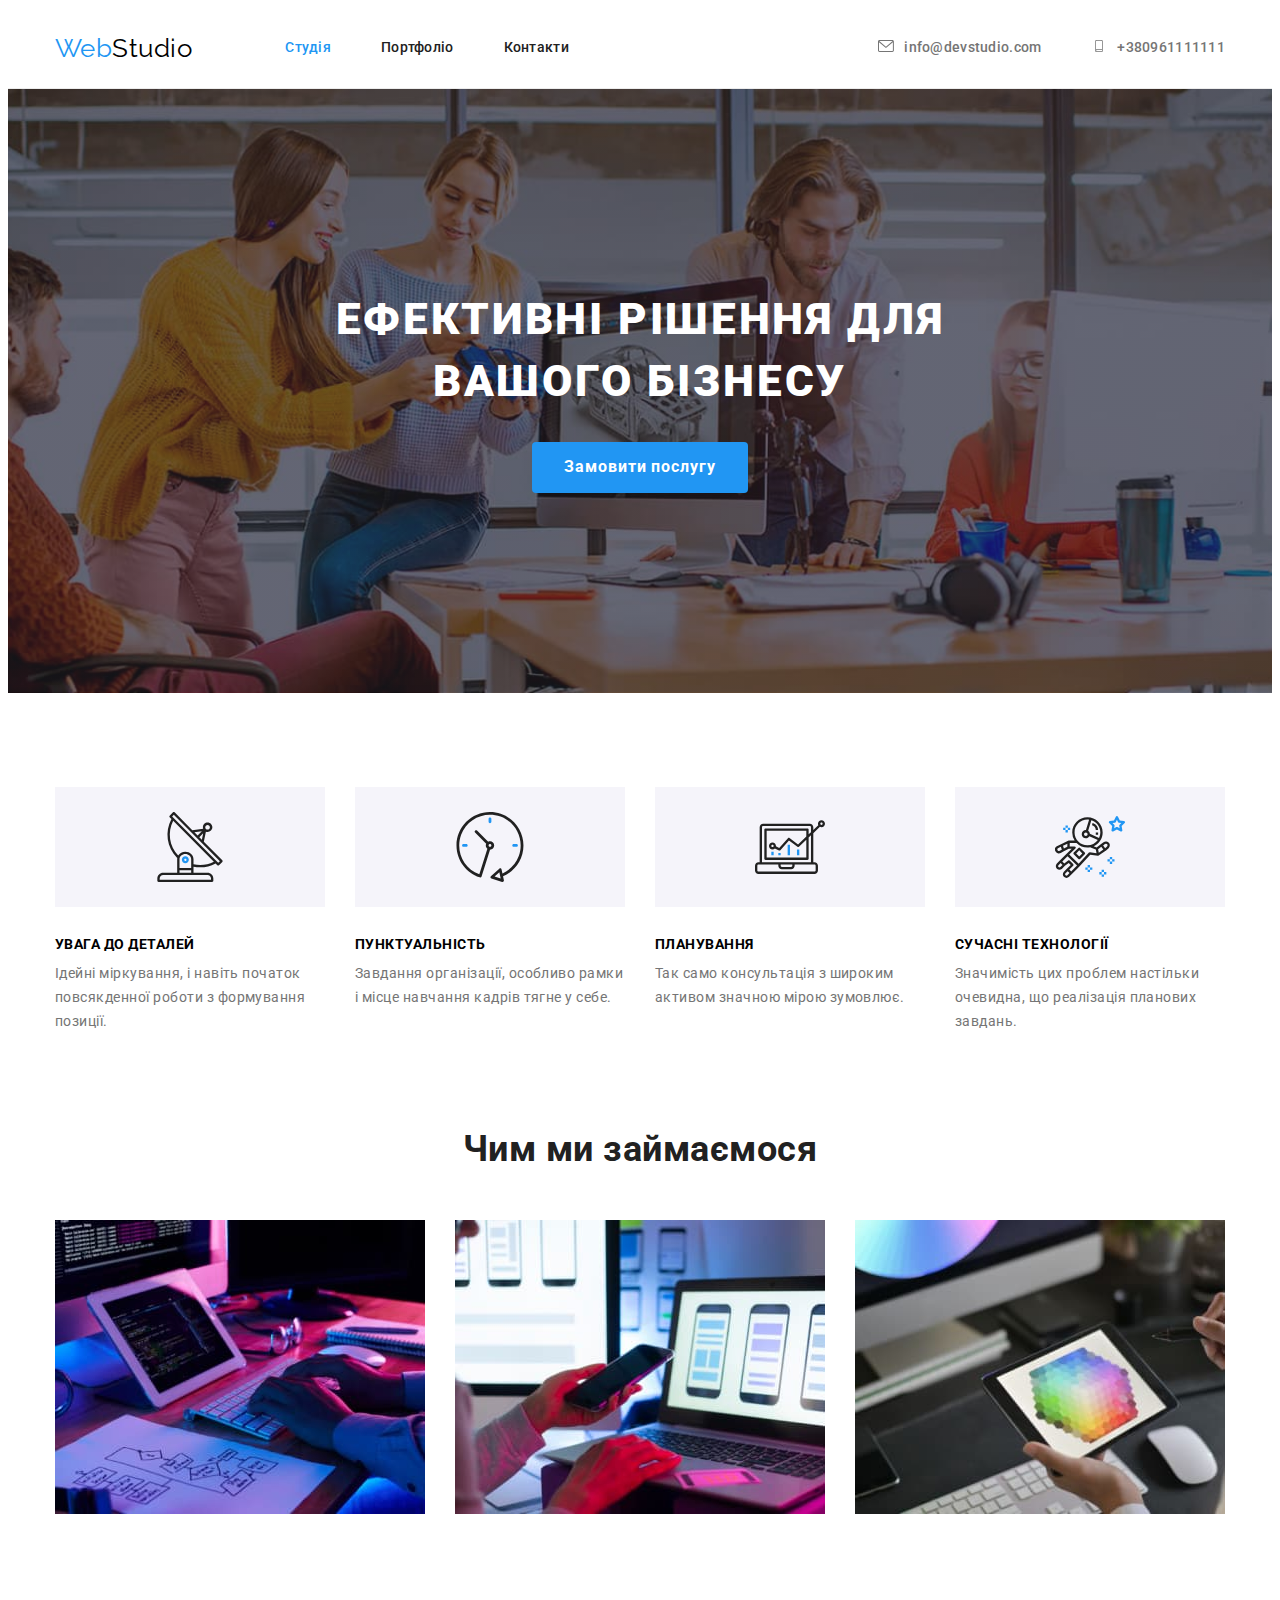
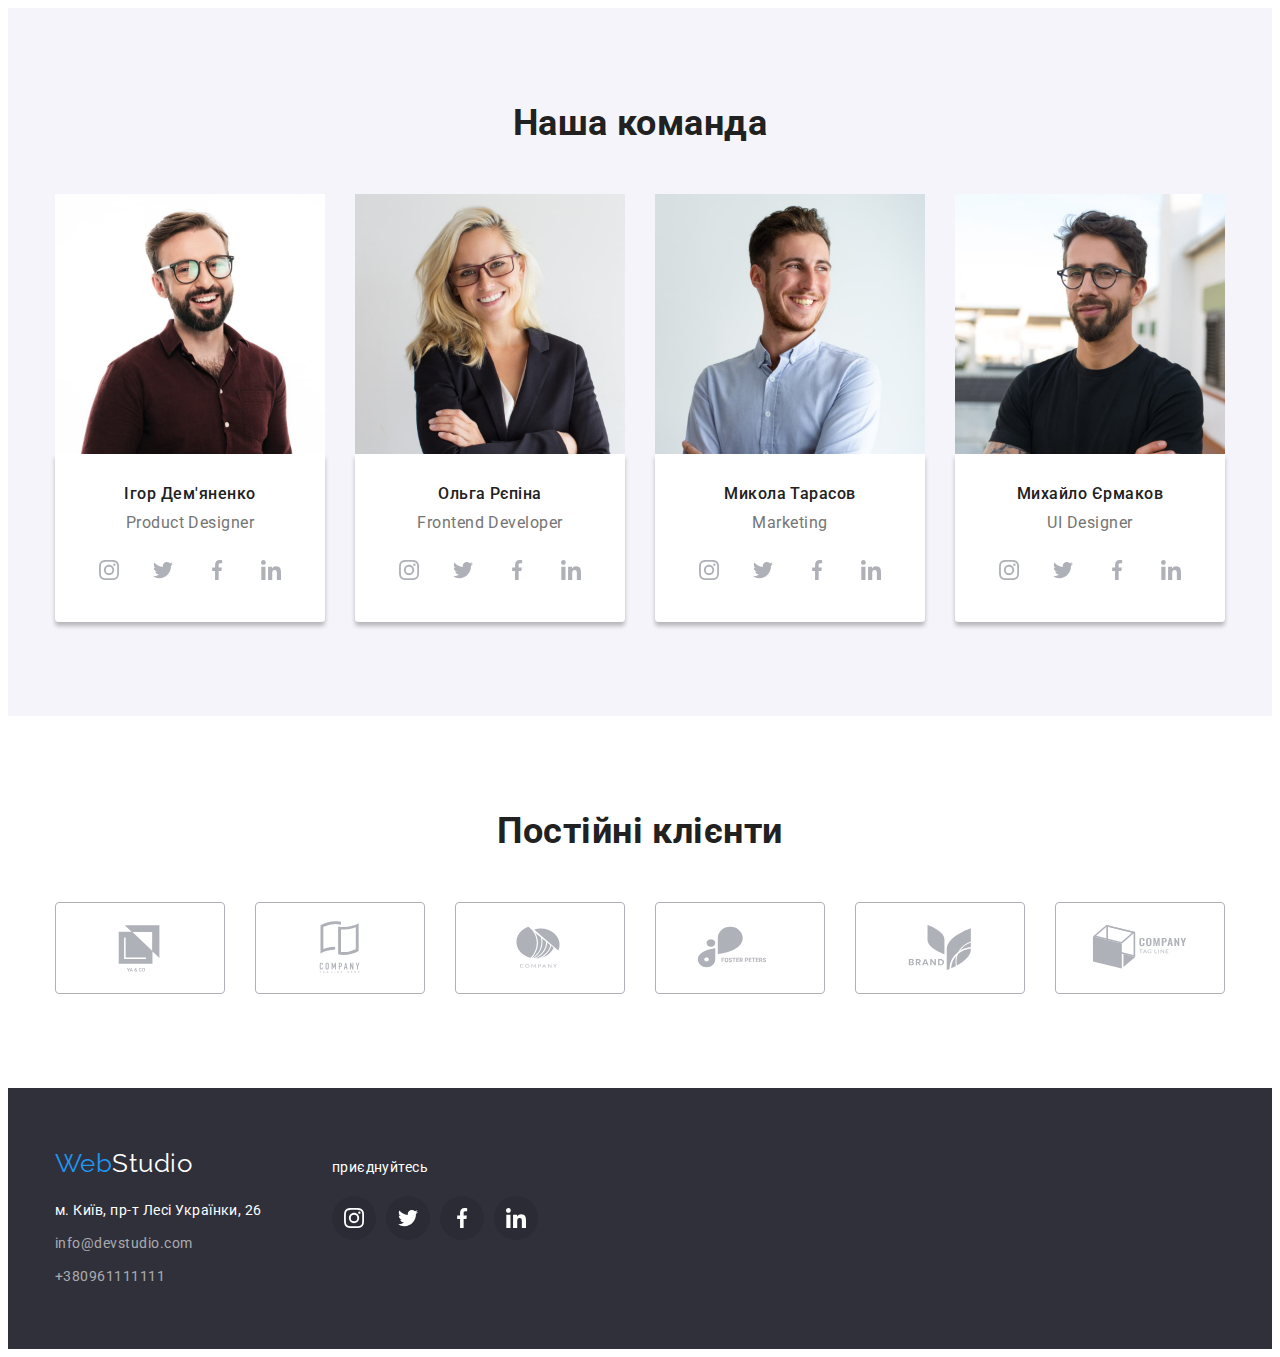
==== commit ff444b81: "homework4 fix6" ====
--- a/index.html
+++ b/index.html
@@ -36,20 +36,15 @@
           </ul>
         </nav>
         <ul class="contacts list">
-          <svg class="contact-icon" width="16" height="12">
+           <li class="item"> 
+            <a href="mailto:info@devstudio.com" class="contacts-link"><svg class="contact-icon" width="16" height="12">
               <use href="./images/symbol-defs.svg#icon-envelope"></use>
-            </svg>
-          <li class="item">
-            <a href="mailto:info@devstudio.com" class="contacts-link"
-              >info@devstudio.com</a> 
+            </svg>info@devstudio.com</a> 
           </li>
-          <svg class="contact-icon" width="16" height="12">
+          <li class="item"> 
+            <a href="tel:+380961111111" class="contacts-link tel"><svg class="contact-icon" width="16" height="12">
               <use href="./images/symbol-defs.svg#icon-smartphone1"></use>
-            </svg>
-          <li class="item">
-            <a href="tel:+380961111111" class="contacts-link tel"
-              >+380961111111</a
-            >
+            </svg>+380961111111</a>
           </li>
         </ul>
       </div>
@@ -63,50 +58,36 @@
       </section>
       <section class="section">
         <div class="container">
-          <ul class="organization list">
-            <li class="organization-item">
-              <svg class="net-icon" width="70" height="70">
-                <use href="./images/symbol-defs.svg#icon-antenna"></use>
-              </svg>
-            </li>
-            <li class="organization-item"> <svg class="net-icon" width="70" height="70">
-              <use href="./images/symbol-defs.svg#icon-clock"></use>
-            </svg>
-              
-            </li>
-            <li class="organization-item"> <svg class="net-icon" width="70" height="70" >
-              <use  href="./images/symbol-defs.svg#icon-diagram"></use>
-            </svg>
-              
-            </li>
-            <li class="organization-item"> <svg class="net-icon" width="70" height="70" >
-              <use  href="./images/symbol-defs.svg#icon-astronaut"></use>
-            </svg>
-             
-            </li>
-          </ul>
-          <ul class="section-list list">
-            <li class="item">
-              <h3 class="section-title1">УВАГА ДО ДЕТАЛЕЙ</h3>
+         <ul class="section-list list">
+            <li class="item"> <div class="organization"><svg class="organization-icon" width="70" heigth="70">
+              <use href="./images/symbol-defs.svg#icon-antenna" ></use>
+            </svg></div> 
+            <h3 class="section-title1">УВАГА ДО ДЕТАЛЕЙ</h3>
               <p class="section-text">
                 Ідейні міркування, і навіть початок повсякденної роботи з
                 формування позиції.
               </p>
             </li>
-            <li class="item">
+            <li class="item"><div class="organization"> <svg class="organization-icon" width="70" heigth="70">
+              <use href="./images/symbol-defs.svg#icon-clock" ></use>
+            </svg></div>
               <h3 class="section-title1">ПУНКТУАЛЬНІСТЬ</h3>
               <p class="section-text">
                 Завдання організації, особливо рамки і місце навчання кадрів
                 тягне у себе.
               </p>
             </li>
-            <li class="item">
+            <li class="item"> <div class="organization"><svg class="organization-icon" width="70" heigth="70">
+              <use href="./images/symbol-defs.svg#icon-diagram" ></use>
+            </svg></div>
               <h3 class="section-title1">ПЛАНУВАННЯ</h3>
               <p class="section-text">
                 Так само консультація з широким активом значною мірою зумовлює.
               </p>
             </li>
-            <li class="item">
+            <li class="item"> <div class="organization"><svg class="organization-icon" width="70" heigth="70">
+              <use href="./images/symbol-defs.svg#icon-astronaut" ></use>
+            </svg></div>
               <h3 class="section-title1">СУЧАСНІ ТЕХНОЛОГІЇ</h3>
               <p class="section-text">
                 Значимість цих проблем настільки очевидна, що реалізація
--- a/css/styles.css
+++ b/css/styles.css
@@ -117,19 +117,16 @@
 .contacts {
    display: flex;
    align-items: center;
-   gap: 10px;
+   justify-content: center;
+   
 }
 .contacts .item + .item {
 margin-left: 50px;
 }
-.contact-icon {
-   fill: #757575;
-}
-.contact-icon:hover {
-fill: var(--accent-color);
-}
+
 .contacts-link {
    display: flex;
+   justify-content: center;
    color: var(--secondary-text-color);
    text-decoration: none;
    font-size: 14px;
@@ -138,14 +135,16 @@
    font-weight: 500;
  padding-top:  32px;
  padding-bottom: 32px;
-
-}
-
+gap: 10px;
+fill: var(--secondary-text-color);
+}
+.contact-icon {
+   fill: currentColor;
+}
 
 .contacts-link:hover,
 .contacts-link:focus {
  color: var(--accent-color);
- 
  
 }
 
@@ -179,13 +178,12 @@
       padding-bottom: 200px;
    }
 .section1 {
-    max-width: 1600px;
+   max-width: 1600px;
    min-height: 600px;
    margin-left: auto;
    margin-right: auto;
    background-image: linear-gradient(to right, rgba(47, 48, 58, 0.4),
-   rgba(47, 48, 58, 0.4));
-   background-image: url(../images/Img6.jpg);
+   rgba(47, 48, 58, 0.4)), url(../images/Img6.jpg);
    background-repeat: no-repeat;
    background-position: center;
    background-size: cover;
@@ -219,7 +217,15 @@
    display: flex;
 margin-top: 0;
 margin-bottom: 0;
-
+}
+
+.organization {
+   display: flex;
+   width: 270px;
+   height: 120px;
+   background-color: var(--third-bc-color);
+   justify-content: center;
+   margin-bottom: 30px;
 }
 .section-list .item:not(:last-child) {
    margin-right: 30px;
@@ -245,23 +251,6 @@
    margin-right: 30px;
 }
 
-.organization {
-display: flex;
-gap: 30px;
-margin-bottom: 30px;
-}
-.organization-item {
-flex-basis: calc((100%-90px)/4);
-}
-.organization-item {
-display: flex;
-justify-content: center;
-align-items: center;
-width: 270px;
-height: 120px;
-background-color: var(--third-bc-color);
-border-radius: 4px;
-}
 .section-title1 {
   font-size: 14px;
     line-height: 1.14;
@@ -270,9 +259,6 @@
   margin-bottom: 10px;
   }    
       
-
-    
-
 .section-text {
    color: var(--secondary-text-color);
   font-size: 14px;
@@ -411,7 +397,7 @@
 margin-top: 20px;
 border-radius: 50px;
 fill: var(--third-text-color);
-background-color: rgba(0, 0, 0, 0.2);
+background-color: rgba(0, 0, 0, 0.1);
 justify-content: center;
 align-items: center;
 }
@@ -529,6 +515,8 @@
 .section3-button:focus {
    color: var(--third-text-color);
    background-color: var(--accent-color);
+   box-shadow: 0px 3px 1px rgba(0, 0, 0, 0.1), 0px 1px 2px rgba(0, 0, 0, 0.08), 0px 2px 2px rgba(0, 0, 0, 0.12);
+      border-radius: 4px;
 }
 
  .section3-cards {
@@ -576,15 +564,17 @@
       }
  
  .section3-link {
+   display: block;
    text-decoration: none;
-   
-}
+   }
+   .section3-link:hover {
+      box-shadow: 0px 1px 1px rgba(0, 0, 0, 0.12), 0px 4px 4px rgba(0, 0, 0, 0.06), 1px 4px 6px rgba(0, 0, 0, 0.16);
+
+   }
 .section3-paddings {
    padding: 20px 24px;
    border-right: 1px solid #EEEEEE;
    border-bottom: 1px solid #EEEEEE;
    border-left: 1px solid #EEEEEE;
    }
-   .section3-cards .item {
-      box-shadow: 0px 1px 1px rgba(0, 0, 0, 0.12), 0px 4px 4px rgba(0, 0, 0, 0.06), 1px 4px 6px rgba(0, 0, 0, 0.16);
-   }+  